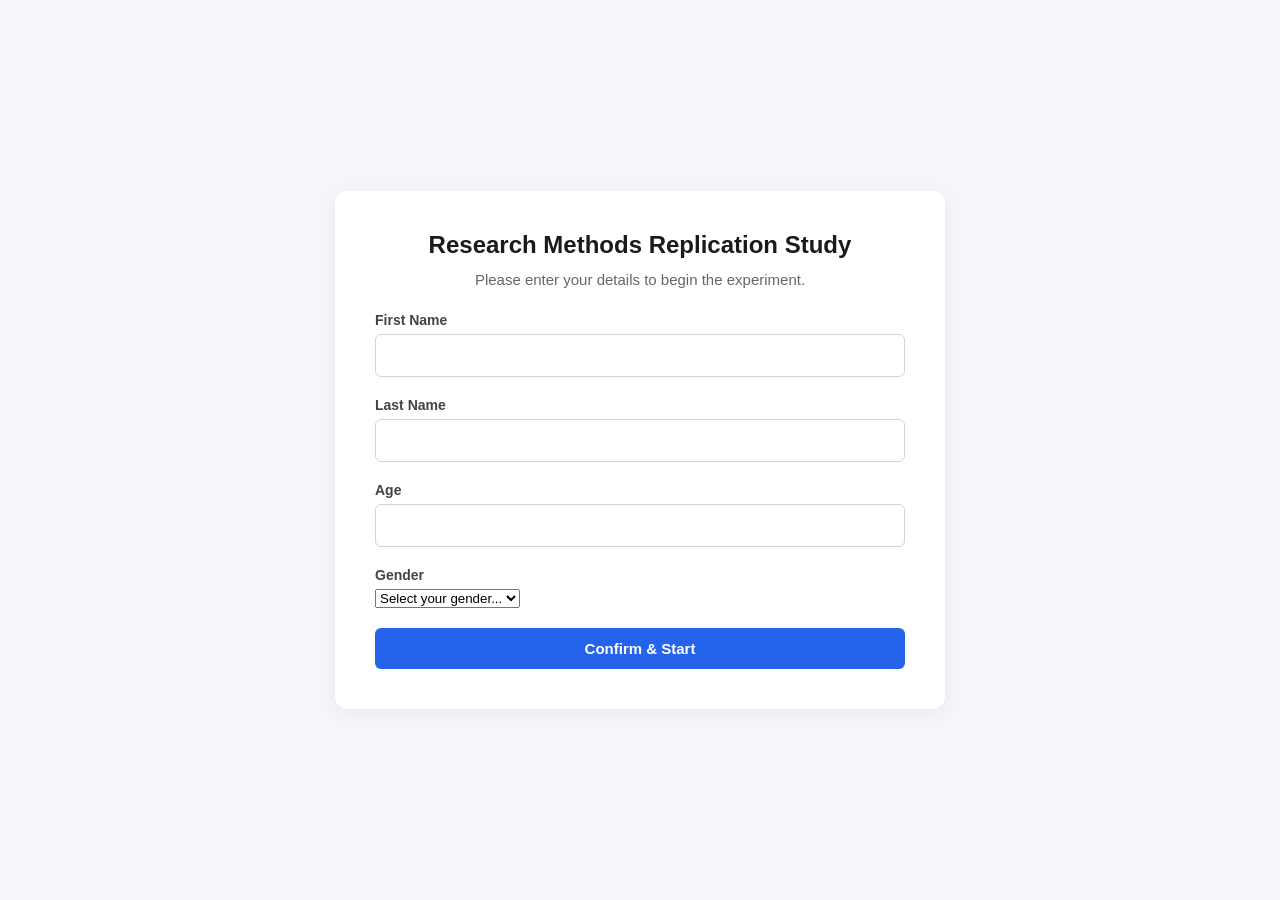
==== public/index.html @ 18a2b3be "added database" ====
<!DOCTYPE html>
<html lang="en">
<head>
    <meta charset="UTF-8">
    <meta name="viewport" content="width=device-width, initial-scale=1.0">
    <title>Progress Bar Perception Study</title>
    <link rel="stylesheet" href="css/style.css">
</head>
<body>

    <main class="container">
        
        <!-- Participant Registration & Validation -->
        <section id="setup-view" class="view">
            <div class="card">
                <h1>Research Methods Replication Study</h1>
                <p>Please enter your details to begin the experiment.</p>
                
                <form id="setup-form" novalidate>
                    <div class="form-group">
                        <label for="first-name">First Name</label>
                        <input type="text" id="first-name" autocomplete="off" required>
                    </div>
    
                    <div class="form-group">
                        <label for="last-name">Last Name</label>
                        <input type="text" id="last-name" autocomplete="off" required>
                    </div>

                    <!-- Nuovi campi per Età e Genere -->
                    <div class="form-group">
                        <label for="age">Age</label>
                        <input type="number" id="age" min="16" max="99" autocomplete="off" required>
                    </div>

                    <div class="form-group">
                        <label for="gender">Gender</label>
                        <select id="gender" required>
                            <option value="" disabled selected>Select your gender...</option>
                            <option value="Female">Female</option>
                            <option value="Male">Male</option>
                            <option value="Non-binary">Non-binary</option>
                            <option value="Prefer not to say">Prefer not to say</option>
                        </select>
                    </div>
    
                    <p id="error-msg" class="error-text" style="display: none;"></p>
    
                    <button type="submit" class="btn primary-btn">Confirm & Start</button>
                </form>
            </div>
        </section>

        <!-- Sequential Pairwise Comparison -->
        <section id="experiment-view" class="view" style="display: none;">
            <div class="experiment-header">
                <span id="trial-counter">Trial: 1 / 36</span>
                <span id="duration-indicator">Duration: 5s</span>
            </div>

            <div class="instruction-box">
                <p id="instruction-text">Please watch both progress bars run to completion.</p>
            </div>

            <!-- Progress Bars Container -->
            <div class="bars-container">
               <div class="bar-wrapper">
                    <span class="bar-label">Progress Bar A</span>
                    <div class="progress-track">
                        <div class="progress-fill" id="bar-a"></div>
                    </div>
                </div>

                <div class="bar-wrapper">
                    <span class="bar-label">Progress Bar B</span>
                    <div class="progress-track">
                        <div class="progress-fill" id="bar-b"></div>
                    </div>
                </div>
            </div>

            <!-- Response Controls -->
            <div id="controls-container" class="controls-area" style="display: none;">
                <button id="replay-btn" class="btn secondary-btn" style="margin-bottom: 10px;">Replay Trial</button>                
                <p class="question-text">Which progress bar felt faster?</p>
                <div class="btn-group">
                    <button class="btn choice-btn" data-choice="A">A was faster</button>
                    <button class="btn choice-btn" data-choice="equal">Equal / Same</button>
                    <button class="btn choice-btn" data-choice="B">B was faster</button>
                </div>
            </div>
        </section>

        <!-- Completion & MariaDB Save -->
        <section id="end-view" class="view" style="display: none;">
            <div class="card">
                <h1>Experiment Completed</h1>
                <p>Thank you for your participation! All trials have been successfully recorded.</p>
                <button id="save-btn" class="btn primary-btn">Save Results</button>
            </div>
        </section>

    </main>

    <!-- JavaScript Modules -->
    <script src="js/animations.js"></script>
    <script src="js/app.js"></script>
</body>
</html>
---- public/css/style.css ----
* {
    box-sizing: border-box;
    margin: 0;
    padding: 0;
    font-family: -apple-system, BlinkMacSystemFont, "Segoe UI", Roboto, Helvetica, Arial, sans-serif;
}

body {
    background-color: #f4f6f9;
    color: #333;
    display: flex;
    justify-content: center;
    align-items: center;
    min-height: 100vh;
}

.container {
    width: 100%;
    max-width: 650px;
    padding: 20px;
}

/* --- CARDS & VIEWS --- */
.card {
    background: #ffffff;
    padding: 40px;
    border-radius: 12px;
    box-shadow: 0 4px 20px rgba(0, 0, 0, 0.05);
    text-align: center;
}

.card h1 {
    font-size: 24px;
    margin-bottom: 12px;
    color: #1a1a1a;
}

.card p {
    color: #666;
    margin-bottom: 24px;
    font-size: 15px;
}



/*FORMS*/
.form-group {
    margin-bottom: 20px;
    text-align: left;
}

.form-group label {
    display: block;
    font-size: 14px;
    font-weight: 600;
    margin-bottom: 6px;
    color: #444;
}

.form-group input {
    width: 100%;
    padding: 12px;
    border: 1px solid #d1d5db;
    border-radius: 6px;
    font-size: 15px;
    outline: none;
    transition: border-color 0.2s;
}

.form-group input:focus {
    border-color: #2563eb;
}

.error-text {
    color: #dc2626;
    font-size: 13px;
    margin-bottom: 15px;
}



/* BUTTONS */
.btn {
    width: 100%;
    padding: 12px 20px;
    border: none;
    border-radius: 6px;
    font-size: 15px;
    font-weight: 600;
    cursor: pointer;
    transition: background-color 0.2s, transform 0.1s;
}

.primary-btn {
    background-color: #2563eb;
    color: white;
}

.primary-btn:hover {
    background-color: #1d4ed8;
}

.secondary-btn {
    background-color: #e5e7eb;
    color: #374151;
    margin-top: 10px;
}

.secondary-btn:hover {
    background-color: #d1d5db;
}



/* EXPERIMENT VIEW */
.experiment-header {
    display: flex;
    justify-content: space-between;
    font-size: 14px;
    font-weight: 600;
    color: #6b7280;
    margin-bottom: 20px;
    background: #ffffff;
    padding: 12px 20px;
    border-radius: 8px;
    box-shadow: 0 2px 5px rgba(0,0,0,0.02);
}

.instruction-box {
    background: #ffffff;
    padding: 15px;
    border-radius: 8px;
    text-align: center;
    margin-bottom: 25px;
    box-shadow: 0 2px 5px rgba(0,0,0,0.02);
}

.instruction-box p {
    font-size: 16px;
    color: #1f2937;
    font-weight: 500;
}




/* Progress Bars UI */
.bars-container {
    background: #ffffff;
    padding: 30px;
    border-radius: 12px;
    box-shadow: 0 4px 20px rgba(0, 0, 0, 0.05);
    margin-bottom: 20px;
}

.bar-wrapper {
    margin-bottom: 25px;
}

.bar-wrapper:last-child {
    margin-bottom: 0;
}

.bar-label {
    display: block;
    font-size: 13px;
    font-weight: 600;
    color: #4b5563;
    margin-bottom: 8px;
}

.progress-track {
    width: 100%;
    height: 24px;
    background-color: #e5e7eb;
    border-radius: 6px;
    overflow: hidden;
    position: relative;
}

.progress-fill {
    width: 0%;
    height: 100%;
    background-color: #3b82f6; /* Default solid blue */
    background-image: none;
    width: 0;
    transition: none; /* Controlled via JS requestAnimationFrame */
}


.bars-container {
    background: #ffffff;
    padding: 30px;
    border-radius: 12px;
    box-shadow: 0 4px 20px rgba(0, 0, 0, 0.05);
    margin-bottom: 20px;
}

.bar-wrapper {
    margin-bottom: 25px;
}

.bar-wrapper:last-child {
    margin-bottom: 0;
}

.bar-label {
    display: block;
    font-size: 13px;
    font-weight: 600;
    color: #4b5563;
    margin-bottom: 8px;
}

.progress-track {
    width: 100%;
    height: 22px;
    background-color: #e2e8f0;
    border-radius: 11px;
    overflow: hidden;
    position: relative;
    border: 1px solid #cbd5e1;
    box-shadow: inset 0 1px 3px rgba(0, 0, 0, 0.1);
}

.progress-fill {
    width: 0%;
    height: 100%;
    border-radius: 10px 0 0 10px;
    position: absolute;
    left: 0;
    top: 0;
}



/* Controls Area */
.controls-area {
    background: #ffffff;
    padding: 25px;
    border-radius: 12px;
    box-shadow: 0 4px 20px rgba(0, 0, 0, 0.05);
    text-align: center;
}

.question-text {
    font-size: 16px;
    font-weight: 600;
    color: #1f2937;
    margin-bottom: 15px;
}

.btn-group {
    display: flex;
    gap: 10px;
    margin-bottom: 15px;
}

.choice-btn {
    background-color: #f3f4f6;
    color: #1f2937;
    border: 1px solid #d1d5db;
}

.choice-btn:hover {
    background-color: #e5e7eb;
    border-color: #9ca3af;
}
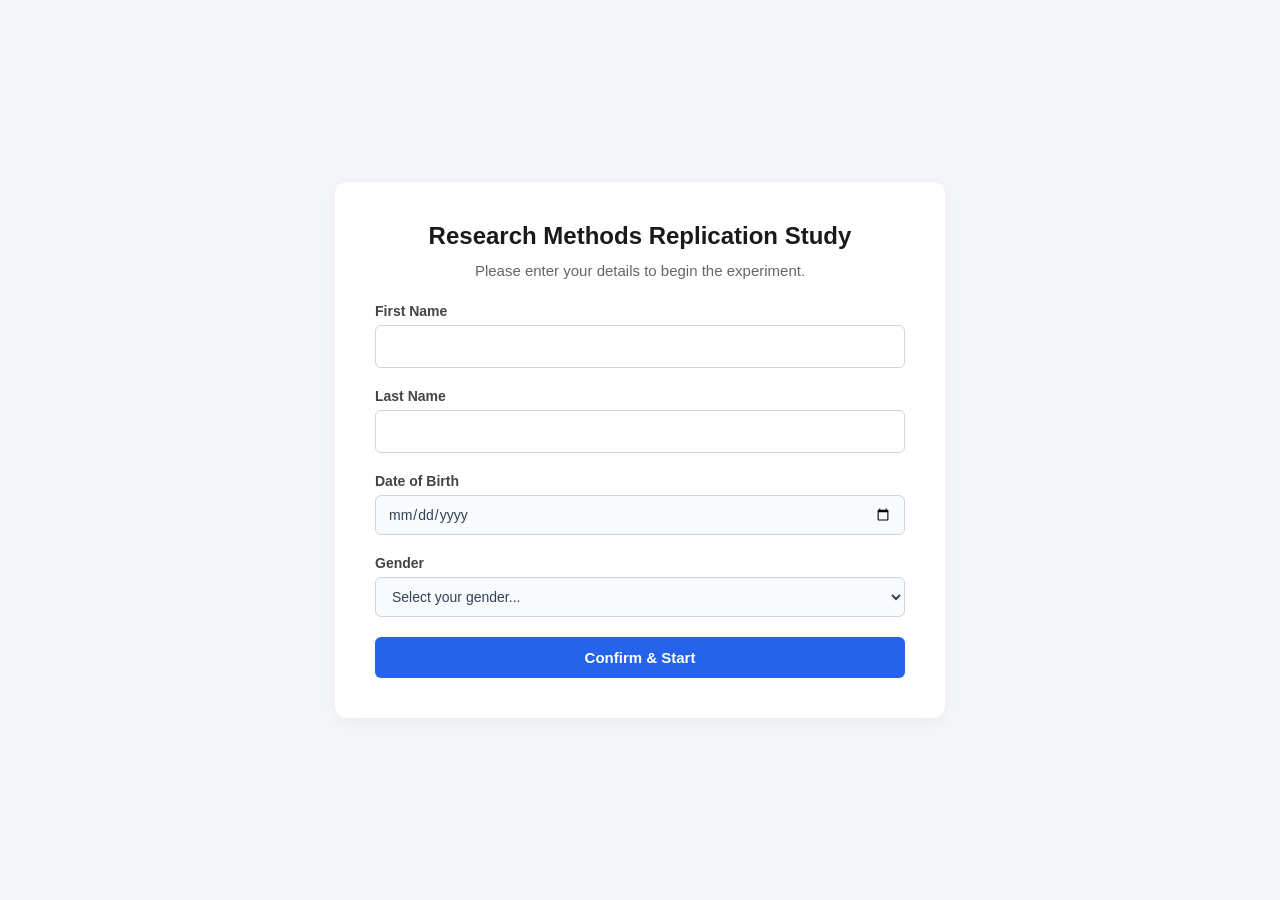
==== commit 76c58e26: "modified style" ====
--- a/public/index.html
+++ b/public/index.html
@@ -27,19 +27,18 @@
                         <input type="text" id="last-name" autocomplete="off" required>
                     </div>
 
-                    <!-- Nuovi campi per Età e Genere -->
                     <div class="form-group">
-                        <label for="age">Age</label>
-                        <input type="number" id="age" min="16" max="99" autocomplete="off" required>
+                        <label for="dob">Date of Birth</label>
+                        <input type="date" id="dob" required>
                     </div>
 
                     <div class="form-group">
                         <label for="gender">Gender</label>
-                        <select id="gender" required>
+                        <select id="gender" class="form-input" required>
                             <option value="" disabled selected>Select your gender...</option>
+                            <option value="Male">Male</option>
                             <option value="Female">Female</option>
-                            <option value="Male">Male</option>
-                            <option value="Non-binary">Non-binary</option>
+                            <option value="Other">Other</option>
                             <option value="Prefer not to say">Prefer not to say</option>
                         </select>
                     </div>
--- a/public/css/style.css
+++ b/public/css/style.css
@@ -265,4 +265,25 @@
 .choice-btn:hover {
     background-color: #e5e7eb;
     border-color: #9ca3af;
+}
+
+
+input[type="date"], select.form-input {
+    width: 100%;
+    padding: 10px 12px;
+    border: 1px solid #cbd5e1;
+    border-radius: 6px;
+    font-size: 14px;
+    background-color: #f8fafc;
+    color: #334155;
+    outline: none;
+    transition: all 0.2s ease;
+    font-family: inherit;
+    box-sizing: border-box;
+}
+
+input[type="date"]:focus, select.form-input:focus {
+    border-color: #3b82f6;
+    box-shadow: 0 0 0 3px rgba(59, 130, 246, 0.1);
+    background-color: #ffffff;
 }
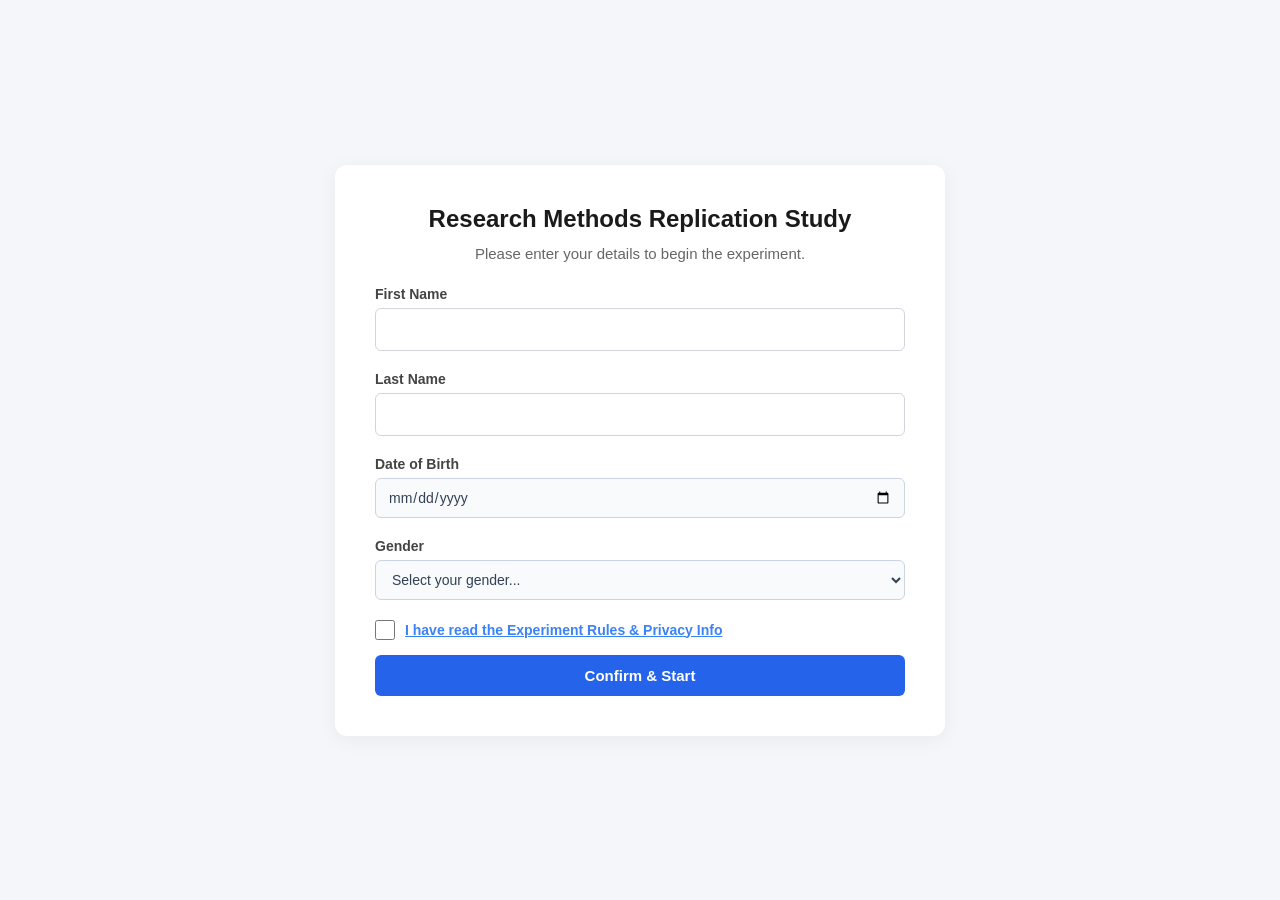
==== commit c7c6b978: "added Rules and Privacy checkbox" ====
--- a/public/index.html
+++ b/public/index.html
@@ -41,6 +41,11 @@
                             <option value="Other">Other</option>
                             <option value="Prefer not to say">Prefer not to say</option>
                         </select>
+                    </div>
+
+                    <div class="form-group checkbox-group">
+                        <input type="checkbox" id="consent-check" required>
+                        <label for="consent-check" id="consent-label">I have read the Experiment Rules & Privacy Info</label>
                     </div>
     
                     <p id="error-msg" class="error-text" style="display: none;"></p>
@@ -101,6 +106,19 @@
 
     </main>
 
+    <div id="consent-modal" class="modal-overlay" style="display: none;">
+            <div class="modal-content">
+                <h2>Experiment Guidelines</h2>
+                <ul>
+                    <li><strong>What to expect:</strong> You will be shown 36 short pairs of progress bars in sequence.</li>
+                    <li><strong>Your task:</strong> Simply vote for which bar felt faster to you, you are allowed to replay each trial if needed.</li>
+                    <li><strong>Data Privacy:</strong> Your data is strictly secured. We only retain it for the duration necessary to evaluate this replication study (please refer to your signed consent form for full legal details).</li>
+                    <li><strong>Need help?</strong> A team member is right here with you. If you have any questions or feel uncomfortable, just ask!</li>
+                </ul>
+                <button type="button" id="accept-consent-btn" class="btn primary-btn">I Understand & Agree</button>
+            </div>
+    </div>
+
     <!-- JavaScript Modules -->
     <script src="js/animations.js"></script>
     <script src="js/app.js"></script>
--- a/public/css/style.css
+++ b/public/css/style.css
@@ -286,4 +286,81 @@
     border-color: #3b82f6;
     box-shadow: 0 0 0 3px rgba(59, 130, 246, 0.1);
     background-color: #ffffff;
+}
+
+
+
+/* CONSENT CHECKBOX & MODAL */
+.checkbox-group {
+    display: flex;
+    align-items: center;
+    gap: 10px;
+    margin-top: 20px;
+    margin-bottom: 15px;
+}
+
+.checkbox-group input[type="checkbox"] {
+    width: 20px;
+    height: 20px;
+    cursor: pointer;
+    accent-color: #3b82f6;
+}
+
+.checkbox-group label {
+    font-size: 14px;
+    font-weight: 600;
+    color: #3b82f6;
+    cursor: pointer;
+    text-decoration: underline;
+    margin-bottom: 0;
+}
+
+.modal-overlay {
+    position: fixed;
+    top: 0;
+    left: 0;
+    width: 100%;
+    height: 100%;
+    background: rgba(15, 23, 42, 0.75);
+    display: flex;
+    align-items: center;
+    justify-content: center;
+    z-index: 1000;
+    backdrop-filter: blur(4px);
+}
+
+.modal-content {
+    background: #ffffff;
+    padding: 30px;
+    border-radius: 12px;
+    max-width: 480px;
+    width: 90%;
+    box-shadow: 0 20px 25px -5px rgba(0, 0, 0, 0.1);
+}
+
+.modal-content h2 {
+    margin-top: 0;
+    color: #1e293b;
+    font-size: 22px;
+    margin-bottom: 20px;
+}
+
+.modal-content ul {
+    padding-left: 20px;
+    margin-bottom: 25px;
+}
+
+.modal-content li {
+    font-size: 14.5px;
+    line-height: 1.6;
+    color: #4b5563;
+    margin-bottom: 12px;
+}
+
+.modal-content li strong {
+    color: #1e293b;
+}
+
+#accept-consent-btn {
+    width: 100%;
 }
